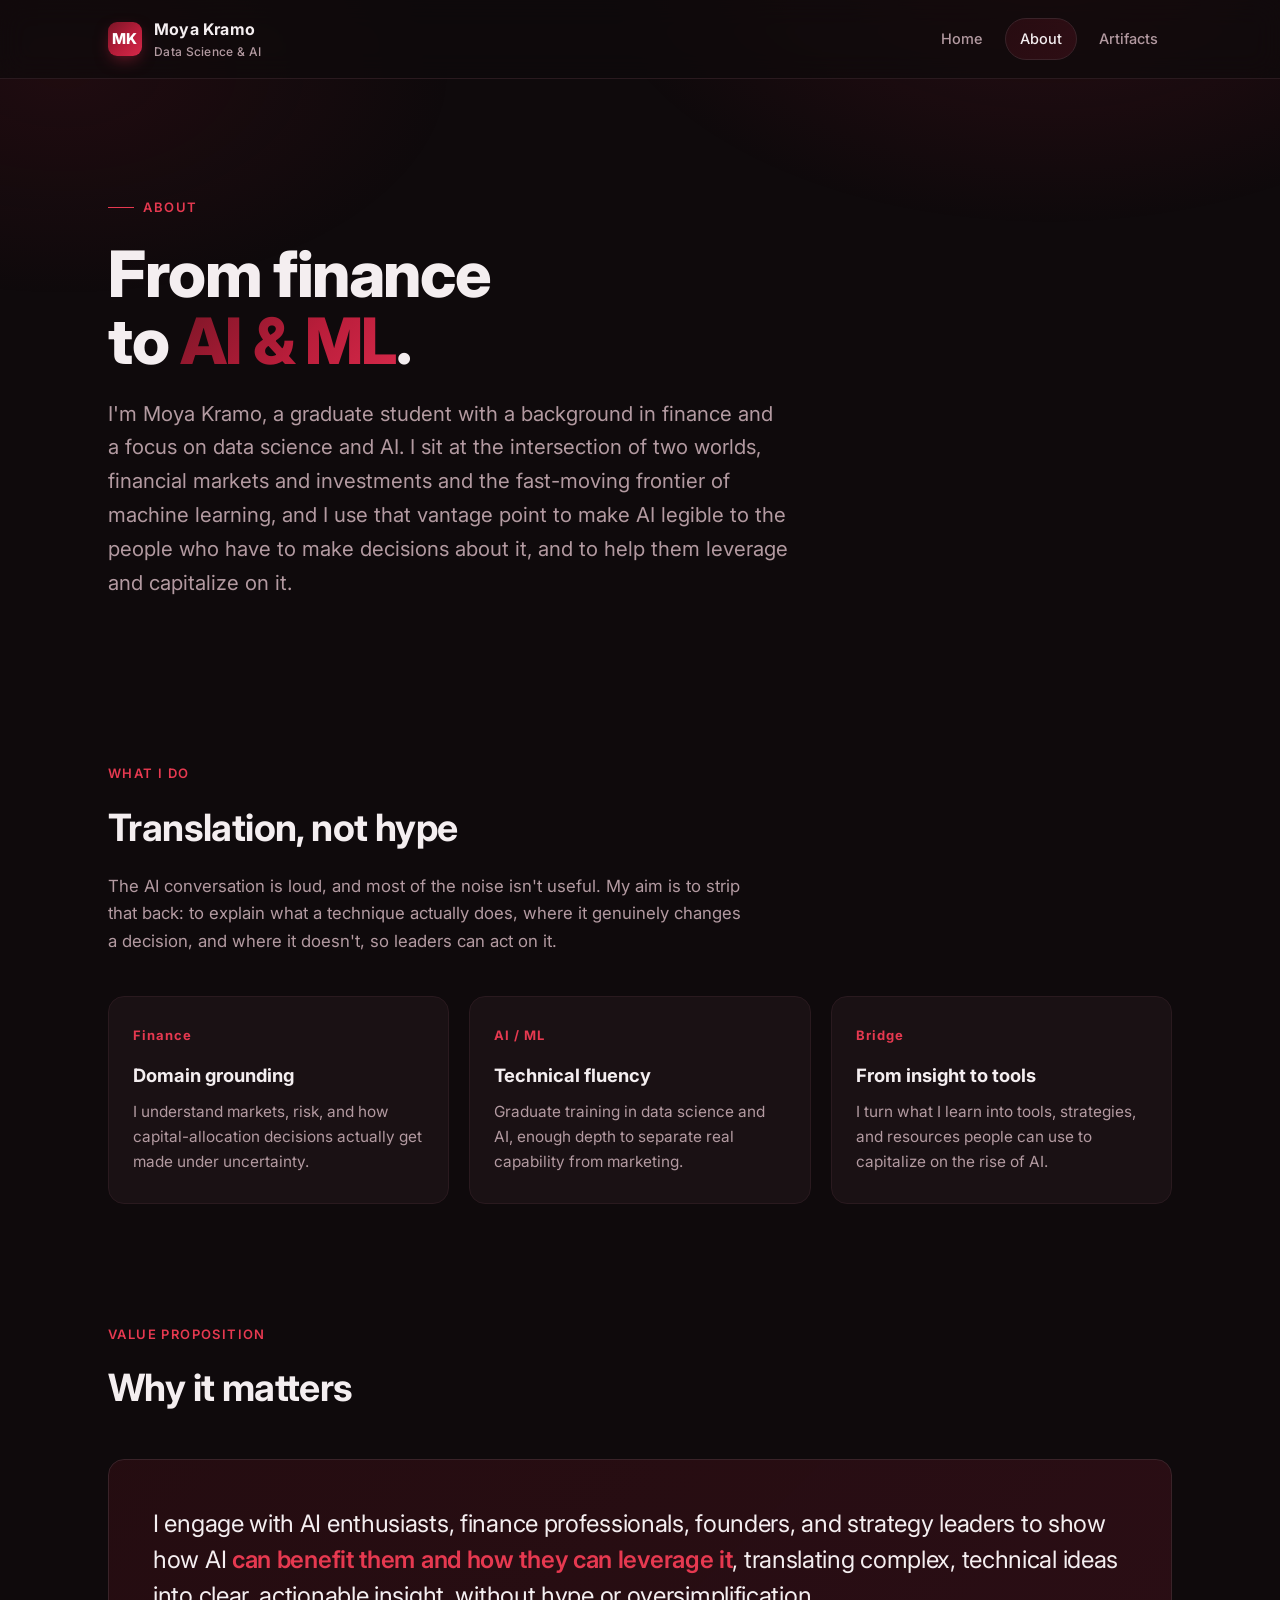
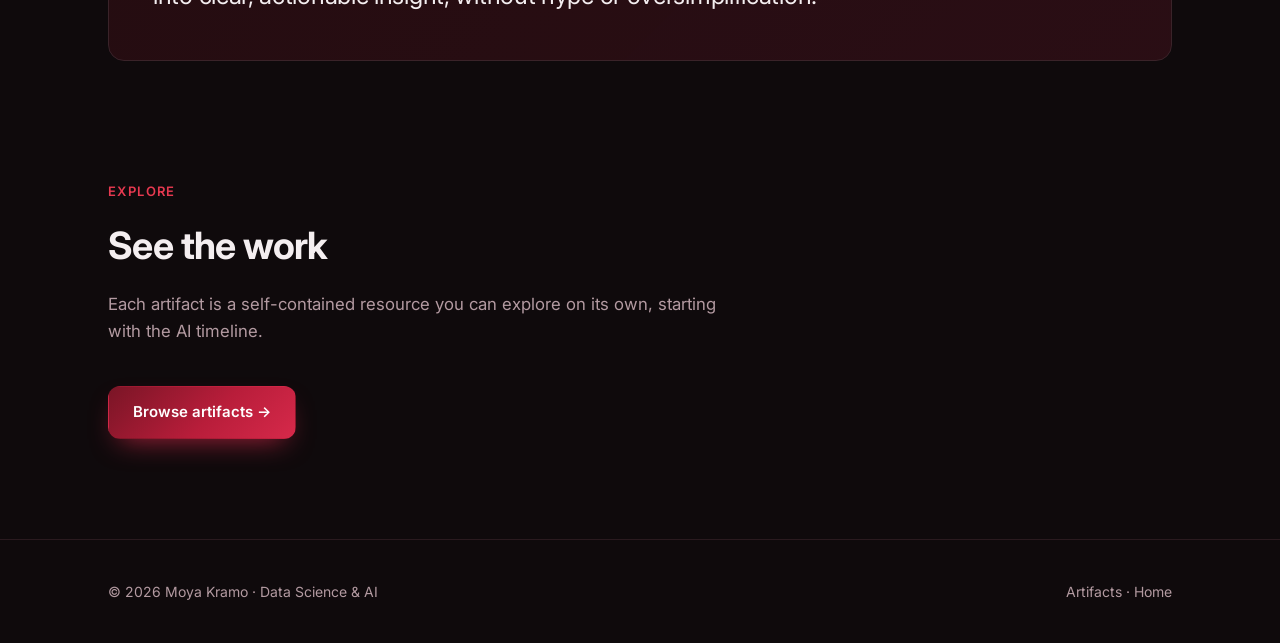
==== about.html @ 28b3f5e3 "Add files via upload" ====
<!DOCTYPE html>
<html lang="en">
<head>
  <meta charset="UTF-8" />
  <meta name="viewport" content="width=device-width, initial-scale=1.0" />
  <title>About · Moya Kramo</title>
  <meta name="description" content="About Moya Kramo, Data Science & AI, finance background, translating AI into actionable insight." />
  <link rel="preconnect" href="https://fonts.googleapis.com" />
  <link rel="preconnect" href="https://fonts.gstatic.com" crossorigin />
  <link href="https://fonts.googleapis.com/css2?family=Inter:wght@400;500;600;700;800&display=swap" rel="stylesheet" />
  <link rel="stylesheet" href="assets/style.css" />
</head>
<body>
  <header class="site-header">
    <nav class="nav">
      <a class="brand" href="index.html">
        <span class="mark">MK</span>
        <span>Moya Kramo<small>Data Science &amp; AI</small></span>
      </a>
      <button class="nav-toggle" aria-label="Menu">&#9776;</button>
      <div class="nav-links">
        <a href="index.html">Home</a>
        <a href="about.html" class="active">About</a>
        <a href="artifacts.html">Artifacts</a>
      </div>
    </nav>
  </header>

  <main>
    <section class="hero">
      <div class="wrap">
        <span class="eyebrow">About</span>
        <h1>From finance<br />to <span class="accent">AI &amp; ML</span>.</h1>
        <p class="lead">
          I'm Moya Kramo, a graduate student with a background in finance and a focus on data science and AI.
          I sit at the intersection of two worlds, financial markets and investments and the fast-moving
          frontier of machine learning, and I use that vantage point to make AI legible to the people who have
          to make decisions about it, and to help them leverage and capitalize on it.
        </p>
      </div>
    </section>

    <section class="section">
      <div class="wrap">
        <div class="section-head">
          <div class="kicker">What I do</div>
          <h2>Translation, not hype</h2>
          <p>
            The AI conversation is loud, and most of the noise isn't useful. My aim is to strip that back:
            to explain what a technique actually does, where it genuinely changes a decision, and where it
            doesn't, so leaders can act on it.
          </p>
        </div>
        <div class="value-grid">
          <div class="value-card">
            <div class="num">Finance</div>
            <h3>Domain grounding</h3>
            <p>I understand markets, risk, and how capital-allocation decisions actually get made under uncertainty.</p>
          </div>
          <div class="value-card">
            <div class="num">AI / ML</div>
            <h3>Technical fluency</h3>
            <p>Graduate training in data science and AI, enough depth to separate real capability from marketing.</p>
          </div>
          <div class="value-card">
            <div class="num">Bridge</div>
            <h3>From insight to tools</h3>
            <p>I turn what I learn into tools, strategies, and resources people can use to capitalize on the rise of AI.</p>
          </div>
        </div>
      </div>
    </section>

    <section class="section">
      <div class="wrap">
        <div class="section-head">
          <div class="kicker">Value proposition</div>
          <h2>Why it matters</h2>
        </div>
        <div class="statement">
          <p>
            I engage with AI enthusiasts, finance professionals, founders, and strategy leaders to show
            how AI <span class="accent">can benefit them and how they can leverage it</span>, translating
            complex, technical ideas into clear, actionable insight, without hype or oversimplification.
          </p>
        </div>
      </div>
    </section>

    <section class="section">
      <div class="wrap">
        <div class="section-head">
          <div class="kicker">Explore</div>
          <h2>See the work</h2>
          <p>Each artifact is a self-contained resource you can explore on its own, starting with the AI timeline.</p>
        </div>
        <div class="cta-row">
          <a class="btn btn-primary" href="artifacts.html">Browse artifacts &rarr;</a>
        </div>
      </div>
    </section>
  </main>

  <footer class="site-footer">
    <div class="wrap">
      <div>&copy; 2026 Moya Kramo · Data Science &amp; AI</div>
      <div><a href="artifacts.html">Artifacts</a> · <a href="index.html">Home</a></div>
    </div>
  </footer>

  <script src="assets/main.js"></script>
</body>
</html>
---- assets/style.css ----
/* ============================================================
   Moya Kramo — Portfolio
   Dark burgundy / red theme
   ============================================================ */

:root {
  /* backgrounds */
  --bg:        #0f0a0c;
  --bg-alt:    #140d10;
  --surface:   #1a1114;
  --surface-2: #22161a;
  --border:    #3a2329;
  --border-soft: #2a1a1f;

  /* brand — burgundy / red */
  --burgundy:  #6e1423;
  --burgundy-2:#8d1c2e;
  --red:       #c1121f;
  --red-bright:#e63950;
  --accent:    #b81d3a;
  --grad: linear-gradient(135deg, #7a1526 0%, #b81d3a 55%, #d6294a 100%);
  --grad-soft: linear-gradient(135deg, rgba(122,21,38,.20), rgba(214,41,74,.14));

  /* text */
  --text:      #f4eef0;
  --muted:     #b39aa1;
  --muted-2:   #8b757c;

  /* system */
  --radius:    16px;
  --radius-sm: 10px;
  --maxw:      1120px;
  --shadow:    0 18px 40px -18px rgba(0,0,0,.75);
  --font: "Inter", -apple-system, BlinkMacSystemFont, "Segoe UI", Roboto, Helvetica, Arial, sans-serif;
}

* { box-sizing: border-box; }

html { scroll-behavior: smooth; scroll-padding-top: 96px; }

body {
  margin: 0;
  font-family: var(--font);
  background: var(--bg);
  color: var(--text);
  line-height: 1.65;
  -webkit-font-smoothing: antialiased;
  text-rendering: optimizeLegibility;
}

/* ambient glow */
body::before {
  content: "";
  position: fixed;
  inset: 0;
  z-index: -1;
  background:
    radial-gradient(60% 50% at 82% -5%, rgba(184,29,58,.16), transparent 60%),
    radial-gradient(55% 45% at 5% 8%, rgba(110,20,35,.18), transparent 55%);
  pointer-events: none;
}

a { color: inherit; text-decoration: none; }
img { max-width: 100%; display: block; }

.wrap { max-width: var(--maxw); margin: 0 auto; padding: 0 28px; }

/* ---------- header ---------- */
.site-header {
  position: sticky; top: 0; z-index: 50;
  backdrop-filter: blur(14px);
  background: rgba(15,10,12,.72);
  border-bottom: 1px solid var(--border-soft);
}
.nav {
  max-width: var(--maxw); margin: 0 auto;
  display: flex; align-items: center; justify-content: space-between;
  padding: 16px 28px;
}
.brand { display: flex; align-items: center; gap: 12px; font-weight: 700; letter-spacing: .2px; }
.brand .mark {
  width: 34px; height: 34px; border-radius: 9px;
  background: var(--grad);
  display: grid; place-items: center;
  font-size: 15px; font-weight: 800; color: #fff;
  box-shadow: 0 6px 18px -6px rgba(214,41,74,.7);
}
.brand small { display: block; font-weight: 500; color: var(--muted); font-size: 12px; letter-spacing: .3px; }
.nav-links { display: flex; gap: 8px; align-items: center; }
.nav-links a {
  padding: 8px 14px; border-radius: 999px; color: var(--muted);
  font-size: 14.5px; font-weight: 500; transition: .18s;
}
.nav-links a:hover { color: var(--text); background: var(--surface); }
.nav-links a.active { color: var(--text); background: var(--grad-soft); border: 1px solid var(--border); }
.nav-toggle { display: none; background: none; border: 0; color: var(--text); font-size: 24px; cursor: pointer; }

/* ---------- hero ---------- */
.hero { padding: 110px 0 70px; }
.eyebrow {
  display: inline-flex; align-items: center; gap: 9px;
  font-size: 13px; letter-spacing: 1.6px; text-transform: uppercase;
  color: var(--red-bright); font-weight: 600; margin-bottom: 22px;
}
.eyebrow::before { content:""; width: 26px; height: 1.5px; background: var(--red-bright); display:inline-block; }
.hero h1 {
  font-size: clamp(2.4rem, 5.4vw, 4rem);
  line-height: 1.05; margin: 0 0 22px; letter-spacing: -1.4px; font-weight: 800;
}
.hero h1 .accent {
  background: var(--grad);
  -webkit-background-clip: text; background-clip: text; color: transparent;
}
.hero p.lead {
  font-size: clamp(1.05rem, 1.8vw, 1.28rem);
  color: var(--muted); max-width: 680px; margin: 0 0 34px;
}
.cta-row { display: flex; gap: 14px; flex-wrap: wrap; }

/* ---------- buttons ---------- */
.btn {
  display: inline-flex; align-items: center; gap: 10px;
  padding: 13px 24px; border-radius: 12px; font-weight: 600; font-size: 15px;
  cursor: pointer; border: 1px solid transparent; transition: .2s;
}
.btn-primary { background: var(--grad); color: #fff; box-shadow: 0 12px 28px -12px rgba(214,41,74,.8); }
.btn-primary:hover { transform: translateY(-2px); box-shadow: 0 18px 34px -12px rgba(214,41,74,.9); }
.btn-ghost { background: var(--surface); border-color: var(--border); color: var(--text); }
.btn-ghost:hover { border-color: var(--accent); background: var(--surface-2); }

/* ---------- section headings ---------- */
.section { padding: 60px 0; }
.section-head { margin-bottom: 40px; }
.section-head .kicker {
  color: var(--red-bright); font-size: 13px; font-weight: 600;
  letter-spacing: 1.4px; text-transform: uppercase; margin-bottom: 12px;
}
.section-head h2 { font-size: clamp(1.7rem, 3vw, 2.35rem); margin: 0 0 14px; letter-spacing: -.6px; }
.section-head p { color: var(--muted); max-width: 640px; margin: 0; font-size: 1.05rem; }

/* ---------- value prop cards ---------- */
.value-grid { display: grid; grid-template-columns: repeat(3,1fr); gap: 20px; }
.value-card {
  background: var(--surface); border: 1px solid var(--border-soft);
  border-radius: var(--radius); padding: 28px 24px; transition: .2s;
}
.value-card:hover { border-color: var(--border); transform: translateY(-3px); box-shadow: var(--shadow); }
.value-card .num {
  font-size: 13px; font-weight: 700; color: var(--red-bright);
  letter-spacing: 1px;
}
.value-card h3 { margin: 14px 0 8px; font-size: 1.15rem; }
.value-card p { color: var(--muted); margin: 0; font-size: .96rem; }

/* ---------- statement band ---------- */
.statement {
  background: var(--grad-soft);
  border: 1px solid var(--border); border-radius: var(--radius);
  padding: 46px 44px; margin-top: 8px;
}
.statement p { font-size: clamp(1.15rem, 2.1vw, 1.5rem); margin: 0; line-height: 1.5; letter-spacing: -.3px; }
.statement .accent { color: var(--red-bright); font-weight: 600; }

/* ---------- artifact grid ---------- */
.art-grid { display: grid; grid-template-columns: repeat(2,1fr); gap: 24px; }
.art-card {
  background: var(--surface); border: 1px solid var(--border-soft);
  border-radius: var(--radius); overflow: hidden; transition: .22s; display: flex; flex-direction: column;
}
.art-card:hover { border-color: var(--accent); transform: translateY(-4px); box-shadow: var(--shadow); }
.art-thumb { aspect-ratio: 16/9; overflow: hidden; border-bottom: 1px solid var(--border-soft); background: #11151c; }
.art-thumb img { width: 100%; height: 100%; object-fit: cover; transition: .3s; }
.art-card:hover .art-thumb img { transform: scale(1.04); }
.art-body { padding: 24px; display: flex; flex-direction: column; flex: 1; }
.art-index { font-size: 12px; font-weight: 700; color: var(--red-bright); letter-spacing: 1.5px; }
.art-body h3 { margin: 8px 0 10px; font-size: 1.28rem; letter-spacing: -.4px; line-height: 1.25; }
.art-body p { color: var(--muted); font-size: .95rem; margin: 0 0 18px; flex: 1; }
.art-more { color: var(--red-bright); font-weight: 600; font-size: 14px; display: inline-flex; gap: 7px; }
.art-card:hover .art-more { gap: 11px; }

.art-card.soon { opacity: .55; pointer-events: none; }
.art-card.soon .art-thumb {
  display: grid; place-items: center; aspect-ratio: 16/9;
  background: repeating-linear-gradient(135deg, #1a1114, #1a1114 12px, #17100f 12px, #17100f 24px);
  color: var(--muted-2); font-size: 14px; letter-spacing: 1px; text-transform: uppercase;
}

/* ---------- tag pills ---------- */
.pills { display: flex; flex-wrap: wrap; gap: 9px; }
.pill {
  font-size: 12.5px; font-weight: 500; padding: 6px 13px; border-radius: 999px;
  background: var(--surface-2); border: 1px solid var(--border); color: var(--muted);
}
.pill.brand { background: var(--grad); color: #fff; border-color: transparent; }

/* ============================================================
   Artifact detail layout
   ============================================================ */
.detail { display: grid; grid-template-columns: 232px 1fr; gap: 48px; align-items: start; padding: 48px 0 90px; }

.side-nav { position: sticky; top: 100px; }
.side-nav .back {
  display: inline-flex; align-items: center; gap: 8px; color: var(--muted);
  font-size: 14px; margin-bottom: 26px; padding: 8px 14px; border-radius: 999px;
  border: 1px solid var(--border-soft); transition: .18s;
}
.side-nav .back:hover { color: var(--text); border-color: var(--border); }
.side-nav ul { list-style: none; margin: 0; padding: 0; border-left: 1px solid var(--border-soft); }
.side-nav li a {
  display: block; padding: 9px 0 9px 18px; margin-left: -1px; color: var(--muted);
  font-size: 14.5px; border-left: 2px solid transparent; transition: .16s;
}
.side-nav li a:hover { color: var(--text); }
.side-nav li a.active { color: var(--red-bright); border-left-color: var(--red-bright); font-weight: 600; }

.detail-main { min-width: 0; }
.detail-header .pills { margin: 20px 0 26px; }
.detail-header h1 { font-size: clamp(2rem, 4vw, 3rem); letter-spacing: -1.2px; margin: 0; line-height: 1.08; }
.detail-header .sub { color: var(--muted); font-size: 1.1rem; margin: 16px 0 0; }

.doc-actions { display: flex; gap: 12px; flex-wrap: wrap; margin: 28px 0 10px; }

.art-section { padding: 34px 0; border-top: 1px solid var(--border-soft); scroll-margin-top: 96px; }
.art-section:first-of-type { border-top: 0; }
.art-section h2 {
  font-size: 1.4rem; margin: 0 0 16px; letter-spacing: -.4px;
  display: flex; align-items: center; gap: 12px;
}
.art-section h2::before {
  content: ""; width: 8px; height: 8px; border-radius: 2px; background: var(--grad); flex: none;
}
.art-section p { color: #d8ccd0; margin: 0 0 14px; }
.art-section ul { margin: 6px 0 0; padding-left: 0; list-style: none; }
.art-section ul li {
  position: relative; padding-left: 26px; margin-bottom: 12px; color: #d8ccd0;
}
.art-section ul li::before {
  content: ""; position: absolute; left: 4px; top: 11px;
  width: 7px; height: 7px; border-radius: 999px; background: var(--red-bright);
}

/* pdf embed */
.pdf-frame {
  width: 100%; aspect-ratio: 16/10; border: 1px solid var(--border);
  border-radius: var(--radius); background: #0b0e13; margin: 6px 0 0; box-shadow: var(--shadow);
}
.pdf-note { color: var(--muted-2); font-size: 13px; margin-top: 12px; }

/* ---------- footer ---------- */
.site-footer {
  border-top: 1px solid var(--border-soft); margin-top: 40px;
  padding: 40px 0; color: var(--muted); font-size: 14px;
}
.site-footer .wrap { display: flex; justify-content: space-between; align-items: center; gap: 20px; flex-wrap: wrap; }
.site-footer a:hover { color: var(--text); }

/* ---------- responsive ---------- */
@media (max-width: 860px) {
  .nav-links { display: none; }
  .nav-toggle { display: block; }
  .nav-links.open {
    display: flex; flex-direction: column; position: absolute; top: 64px; right: 20px;
    background: var(--surface); border: 1px solid var(--border); border-radius: 14px; padding: 10px; gap: 4px;
    box-shadow: var(--shadow);
  }
  .value-grid { grid-template-columns: 1fr; }
  .art-grid { grid-template-columns: 1fr; }
  .detail { grid-template-columns: 1fr; gap: 20px; }
  .side-nav { position: static; }
  .side-nav ul { display: none; }
  .statement { padding: 32px 24px; }
  .hero { padding: 70px 0 40px; }
}
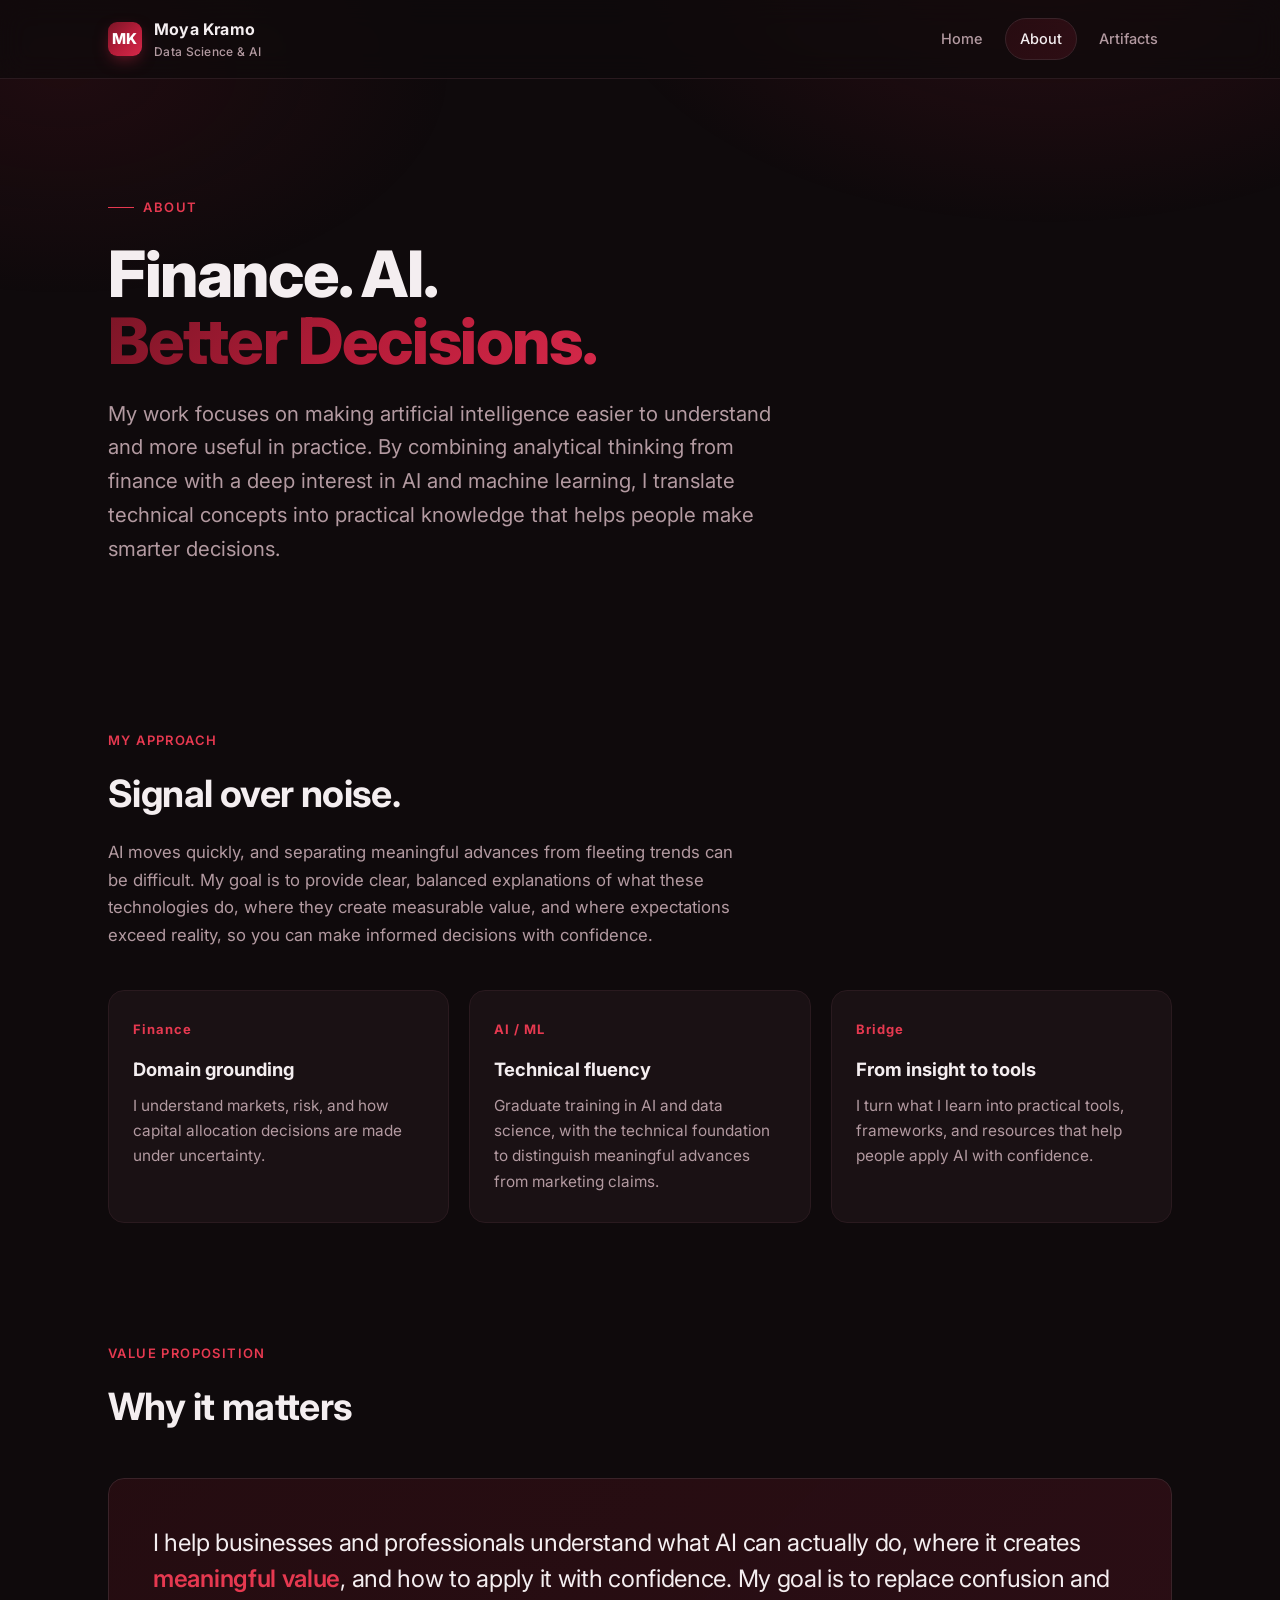
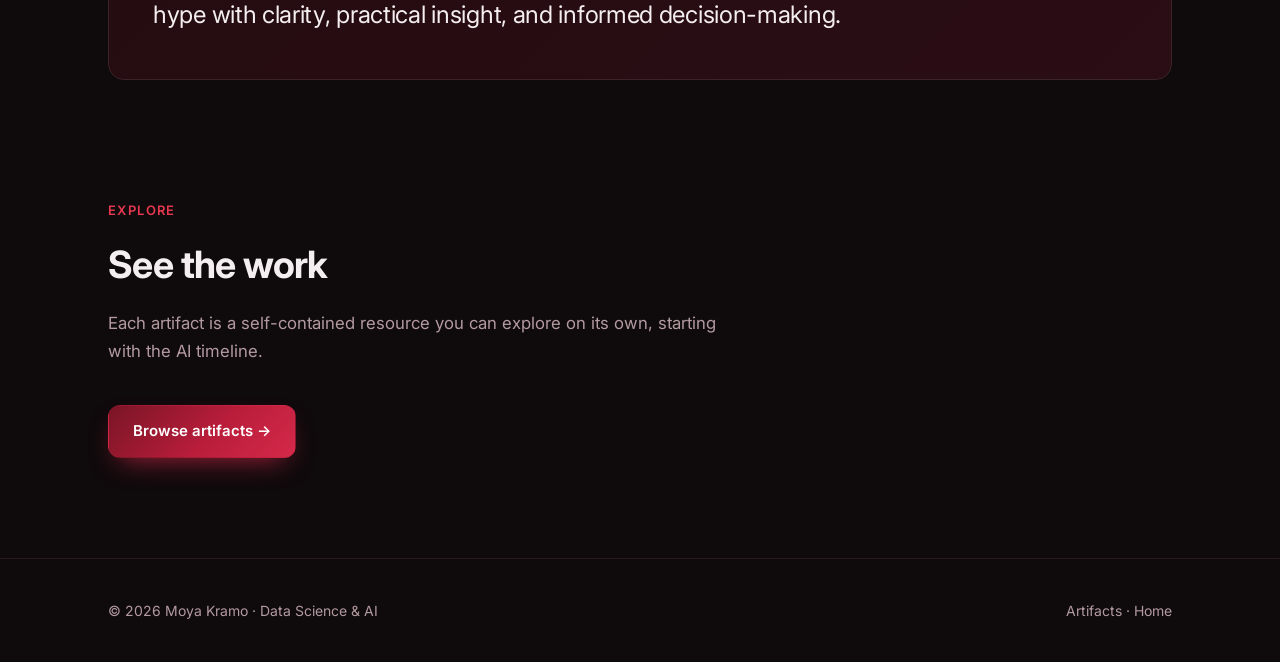
==== commit f80b4645: "Add files via upload" ====
--- a/about.html
+++ b/about.html
@@ -4,7 +4,7 @@
   <meta charset="UTF-8" />
   <meta name="viewport" content="width=device-width, initial-scale=1.0" />
   <title>About · Moya Kramo</title>
-  <meta name="description" content="About Moya Kramo, Data Science & AI, finance background, translating AI into actionable insight." />
+  <meta name="description" content="About Moya Kramo, Data Science & AI. Finance, AI, and better decisions." />
   <link rel="preconnect" href="https://fonts.googleapis.com" />
   <link rel="preconnect" href="https://fonts.gstatic.com" crossorigin />
   <link href="https://fonts.googleapis.com/css2?family=Inter:wght@400;500;600;700;800&display=swap" rel="stylesheet" />
@@ -30,12 +30,11 @@
     <section class="hero">
       <div class="wrap">
         <span class="eyebrow">About</span>
-        <h1>From finance<br />to <span class="accent">AI &amp; ML</span>.</h1>
+        <h1>Finance. AI.<br /><span class="accent">Better Decisions.</span></h1>
         <p class="lead">
-          I'm Moya Kramo, a graduate student with a background in finance and a focus on data science and AI.
-          I sit at the intersection of two worlds, financial markets and investments and the fast-moving
-          frontier of machine learning, and I use that vantage point to make AI legible to the people who have
-          to make decisions about it, and to help them leverage and capitalize on it.
+          My work focuses on making artificial intelligence easier to understand and more useful in practice.
+          By combining analytical thinking from finance with a deep interest in AI and machine learning, I
+          translate technical concepts into practical knowledge that helps people make smarter decisions.
         </p>
       </div>
     </section>
@@ -43,29 +42,30 @@
     <section class="section">
       <div class="wrap">
         <div class="section-head">
-          <div class="kicker">What I do</div>
-          <h2>Translation, not hype</h2>
+          <div class="kicker">My Approach</div>
+          <h2>Signal over noise.</h2>
           <p>
-            The AI conversation is loud, and most of the noise isn't useful. My aim is to strip that back:
-            to explain what a technique actually does, where it genuinely changes a decision, and where it
-            doesn't, so leaders can act on it.
+            AI moves quickly, and separating meaningful advances from fleeting trends can be difficult. My goal
+            is to provide clear, balanced explanations of what these technologies do, where they create
+            measurable value, and where expectations exceed reality, so you can make informed decisions with
+            confidence.
           </p>
         </div>
         <div class="value-grid">
           <div class="value-card">
             <div class="num">Finance</div>
             <h3>Domain grounding</h3>
-            <p>I understand markets, risk, and how capital-allocation decisions actually get made under uncertainty.</p>
+            <p>I understand markets, risk, and how capital allocation decisions are made under uncertainty.</p>
           </div>
           <div class="value-card">
             <div class="num">AI / ML</div>
             <h3>Technical fluency</h3>
-            <p>Graduate training in data science and AI, enough depth to separate real capability from marketing.</p>
+            <p>Graduate training in AI and data science, with the technical foundation to distinguish meaningful advances from marketing claims.</p>
           </div>
           <div class="value-card">
             <div class="num">Bridge</div>
             <h3>From insight to tools</h3>
-            <p>I turn what I learn into tools, strategies, and resources people can use to capitalize on the rise of AI.</p>
+            <p>I turn what I learn into practical tools, frameworks, and resources that help people apply AI with confidence.</p>
           </div>
         </div>
       </div>
@@ -79,9 +79,9 @@
         </div>
         <div class="statement">
           <p>
-            I engage with AI enthusiasts, finance professionals, founders, and strategy leaders to show
-            how AI <span class="accent">can benefit them and how they can leverage it</span>, translating
-            complex, technical ideas into clear, actionable insight, without hype or oversimplification.
+            I help businesses and professionals understand what AI can actually do, where it creates
+            <span class="accent">meaningful value</span>, and how to apply it with confidence. My goal is to
+            replace confusion and hype with clarity, practical insight, and informed decision-making.
           </p>
         </div>
       </div>
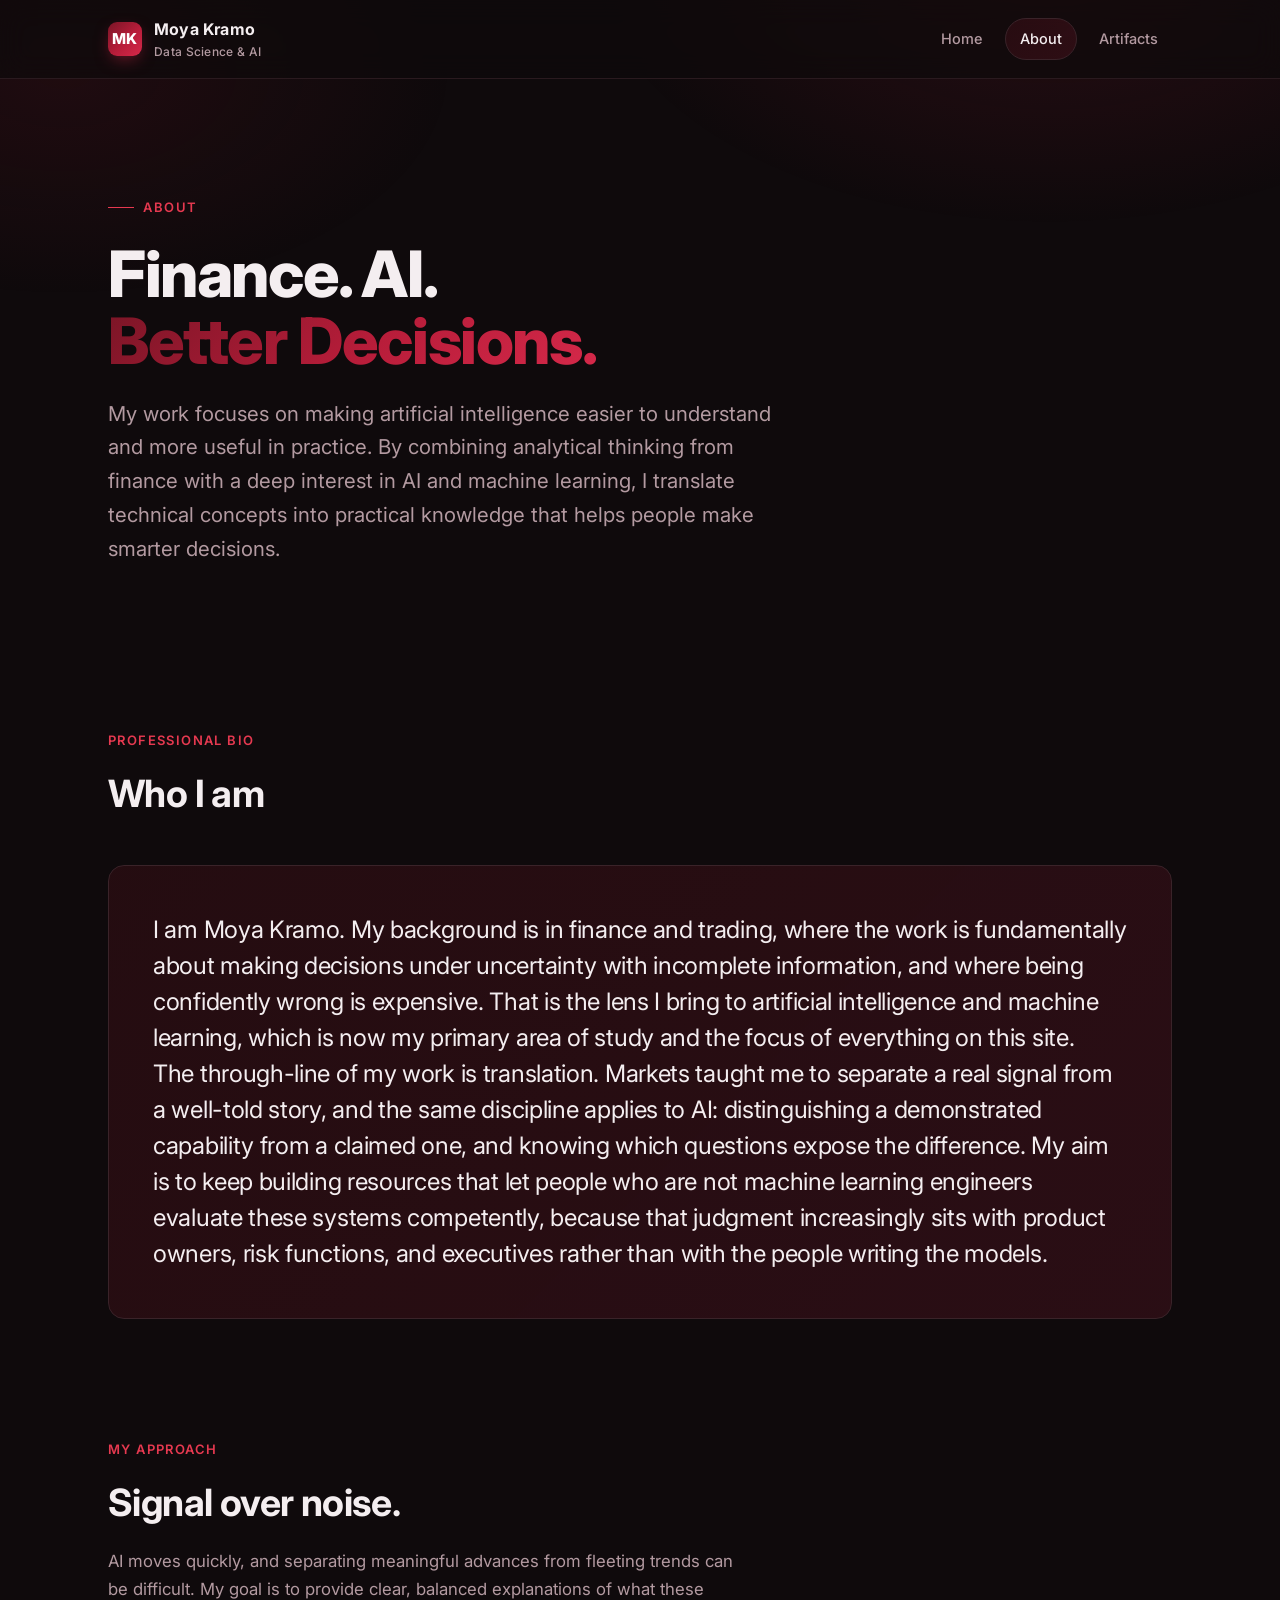
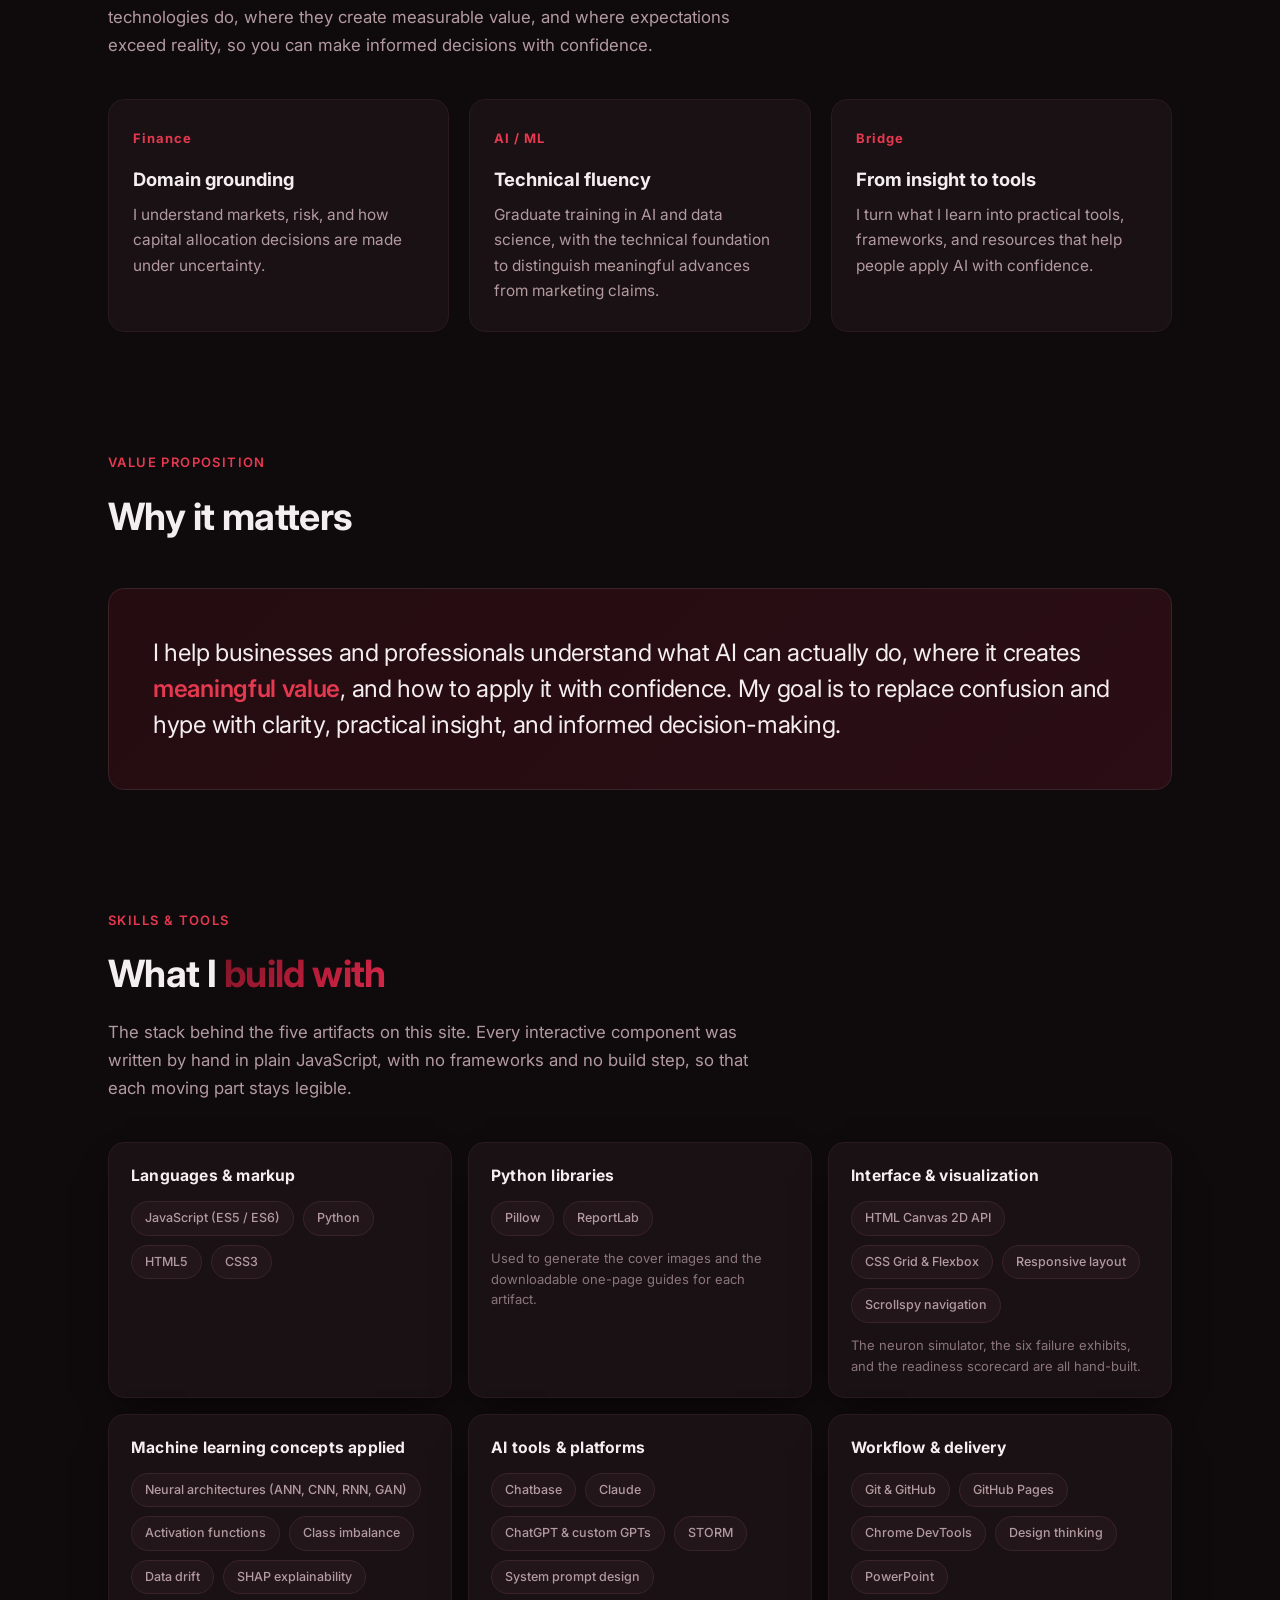
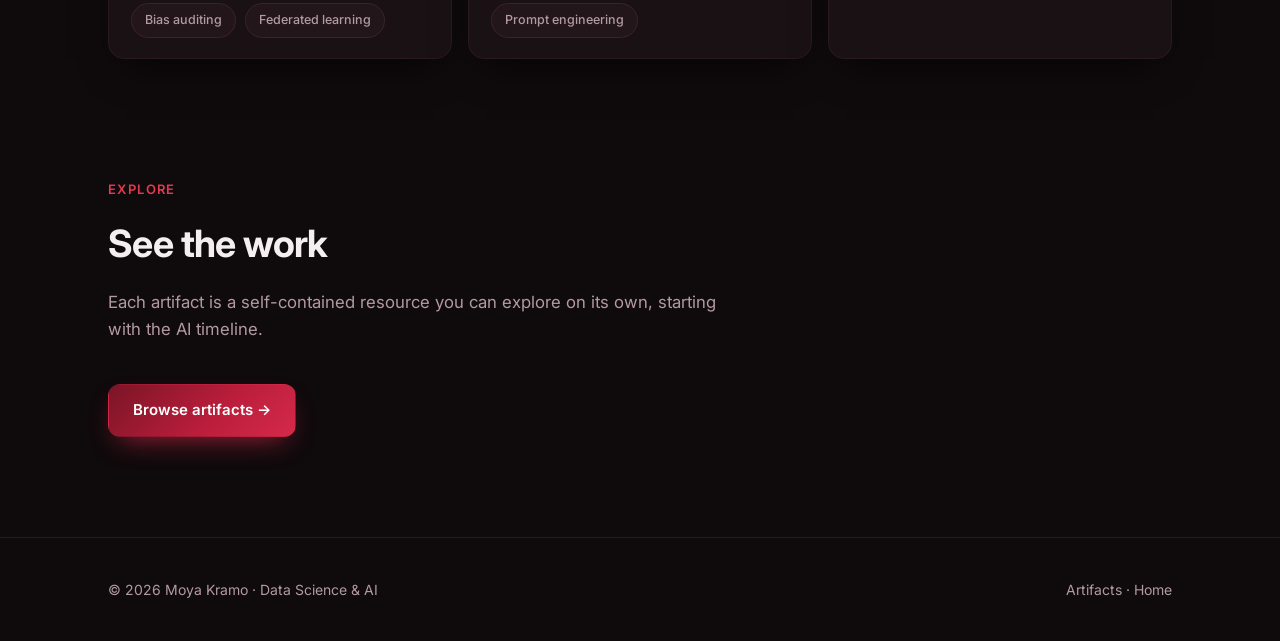
==== commit 2c8b078c: "Add files via upload" ====
--- a/about.html
+++ b/about.html
@@ -9,6 +9,29 @@
   <link rel="preconnect" href="https://fonts.gstatic.com" crossorigin />
   <link href="https://fonts.googleapis.com/css2?family=Inter:wght@400;500;600;700;800&display=swap" rel="stylesheet" />
   <link rel="stylesheet" href="assets/style.css" />
+  <style>
+    /* Scoped styles for the Skills & Tools grid. Uses the site's design tokens. */
+    .skill-grid {
+      display: grid; grid-template-columns: repeat(3, 1fr); gap: 16px;
+    }
+    @media (max-width: 980px) { .skill-grid { grid-template-columns: repeat(2, 1fr); } }
+    @media (max-width: 640px) { .skill-grid { grid-template-columns: 1fr; } }
+    .skill-card {
+      background: var(--surface); border: 1px solid var(--border-soft);
+      border-radius: var(--radius); padding: 20px 22px; box-shadow: var(--shadow);
+    }
+    .skill-card h3 {
+      margin: 0 0 12px; font-size: .98rem; color: var(--text); letter-spacing: .2px;
+    }
+    .skill-card .pills { margin-bottom: 0; }
+    .skill-card p {
+      margin: 12px 0 0; font-size: 13px; color: var(--muted-2); line-height: 1.6;
+    }
+    .section-head h2 .accent {
+      background: var(--grad);
+      -webkit-background-clip: text; background-clip: text; color: transparent;
+    }
+  </style>
 </head>
 <body>
   <header class="site-header">
@@ -42,6 +65,31 @@
     <section class="section">
       <div class="wrap">
         <div class="section-head">
+          <div class="kicker">Professional bio</div>
+          <h2>Who I am</h2>
+        </div>
+        <div class="statement">
+          <p>
+            I am Moya Kramo. My background is in finance and trading, where the work is fundamentally about
+            making decisions under uncertainty with incomplete information, and where being confidently wrong
+            is expensive. That is the lens I bring to artificial intelligence and machine learning, which is
+            now my primary area of study and the focus of everything on this site.
+          </p>
+          <p>
+            The through-line of my work is translation. Markets taught me to separate a real signal from a
+            well-told story, and the same discipline applies to AI: distinguishing a demonstrated capability
+            from a claimed one, and knowing which questions expose the difference. My aim is to keep building
+            resources that let people who are not machine learning engineers evaluate these systems
+            competently, because that judgment increasingly sits with product owners, risk functions, and
+            executives rather than with the people writing the models.
+          </p>
+        </div>
+      </div>
+    </section>
+
+    <section class="section">
+      <div class="wrap">
+        <div class="section-head">
           <div class="kicker">My Approach</div>
           <h2>Signal over noise.</h2>
           <p>
@@ -83,6 +131,81 @@
             <span class="accent">meaningful value</span>, and how to apply it with confidence. My goal is to
             replace confusion and hype with clarity, practical insight, and informed decision-making.
           </p>
+        </div>
+      </div>
+    </section>
+
+    <section class="section">
+      <div class="wrap">
+        <div class="section-head">
+          <div class="kicker">Skills &amp; tools</div>
+          <h2>What I <span class="accent">build with</span></h2>
+          <p>
+            The stack behind the five artifacts on this site. Every interactive component was written by hand
+            in plain JavaScript, with no frameworks and no build step, so that each moving part stays legible.
+          </p>
+        </div>
+        <div class="skill-grid">
+          <div class="skill-card">
+            <h3>Languages &amp; markup</h3>
+            <div class="pills">
+              <span class="pill">JavaScript (ES5 / ES6)</span>
+              <span class="pill">Python</span>
+              <span class="pill">HTML5</span>
+              <span class="pill">CSS3</span>
+            </div>
+          </div>
+          <div class="skill-card">
+            <h3>Python libraries</h3>
+            <div class="pills">
+              <span class="pill">Pillow</span>
+              <span class="pill">ReportLab</span>
+            </div>
+            <p>Used to generate the cover images and the downloadable one-page guides for each artifact.</p>
+          </div>
+          <div class="skill-card">
+            <h3>Interface &amp; visualization</h3>
+            <div class="pills">
+              <span class="pill">HTML Canvas 2D API</span>
+              <span class="pill">CSS Grid &amp; Flexbox</span>
+              <span class="pill">Responsive layout</span>
+              <span class="pill">Scrollspy navigation</span>
+            </div>
+            <p>The neuron simulator, the six failure exhibits, and the readiness scorecard are all hand-built.</p>
+          </div>
+          <div class="skill-card">
+            <h3>Machine learning concepts applied</h3>
+            <div class="pills">
+              <span class="pill">Neural architectures (ANN, CNN, RNN, GAN)</span>
+              <span class="pill">Activation functions</span>
+              <span class="pill">Class imbalance</span>
+              <span class="pill">Data drift</span>
+              <span class="pill">SHAP explainability</span>
+              <span class="pill">Bias auditing</span>
+              <span class="pill">Federated learning</span>
+            </div>
+          </div>
+          <div class="skill-card">
+            <h3>AI tools &amp; platforms</h3>
+            <div class="pills">
+              <span class="pill">Chatbase</span>
+              <span class="pill">Claude</span>
+              <span class="pill">ChatGPT &amp; custom GPTs</span>
+              <span class="pill">STORM</span>
+              <span class="pill">System prompt design</span>
+              <span class="pill">Prompt engineering</span>
+            </div>
+          </div>
+          <div class="skill-card">
+            <h3>Workflow &amp; delivery</h3>
+            <div class="pills">
+              <span class="pill">Git &amp; GitHub</span>
+              <span class="pill">GitHub Pages</span>
+              <span class="pill">Chrome DevTools</span>
+              <span class="pill">Design thinking</span>
+              <span class="pill">PowerPoint</span>
+            </div>
+          </div>
         </div>
       </div>
     </section>
